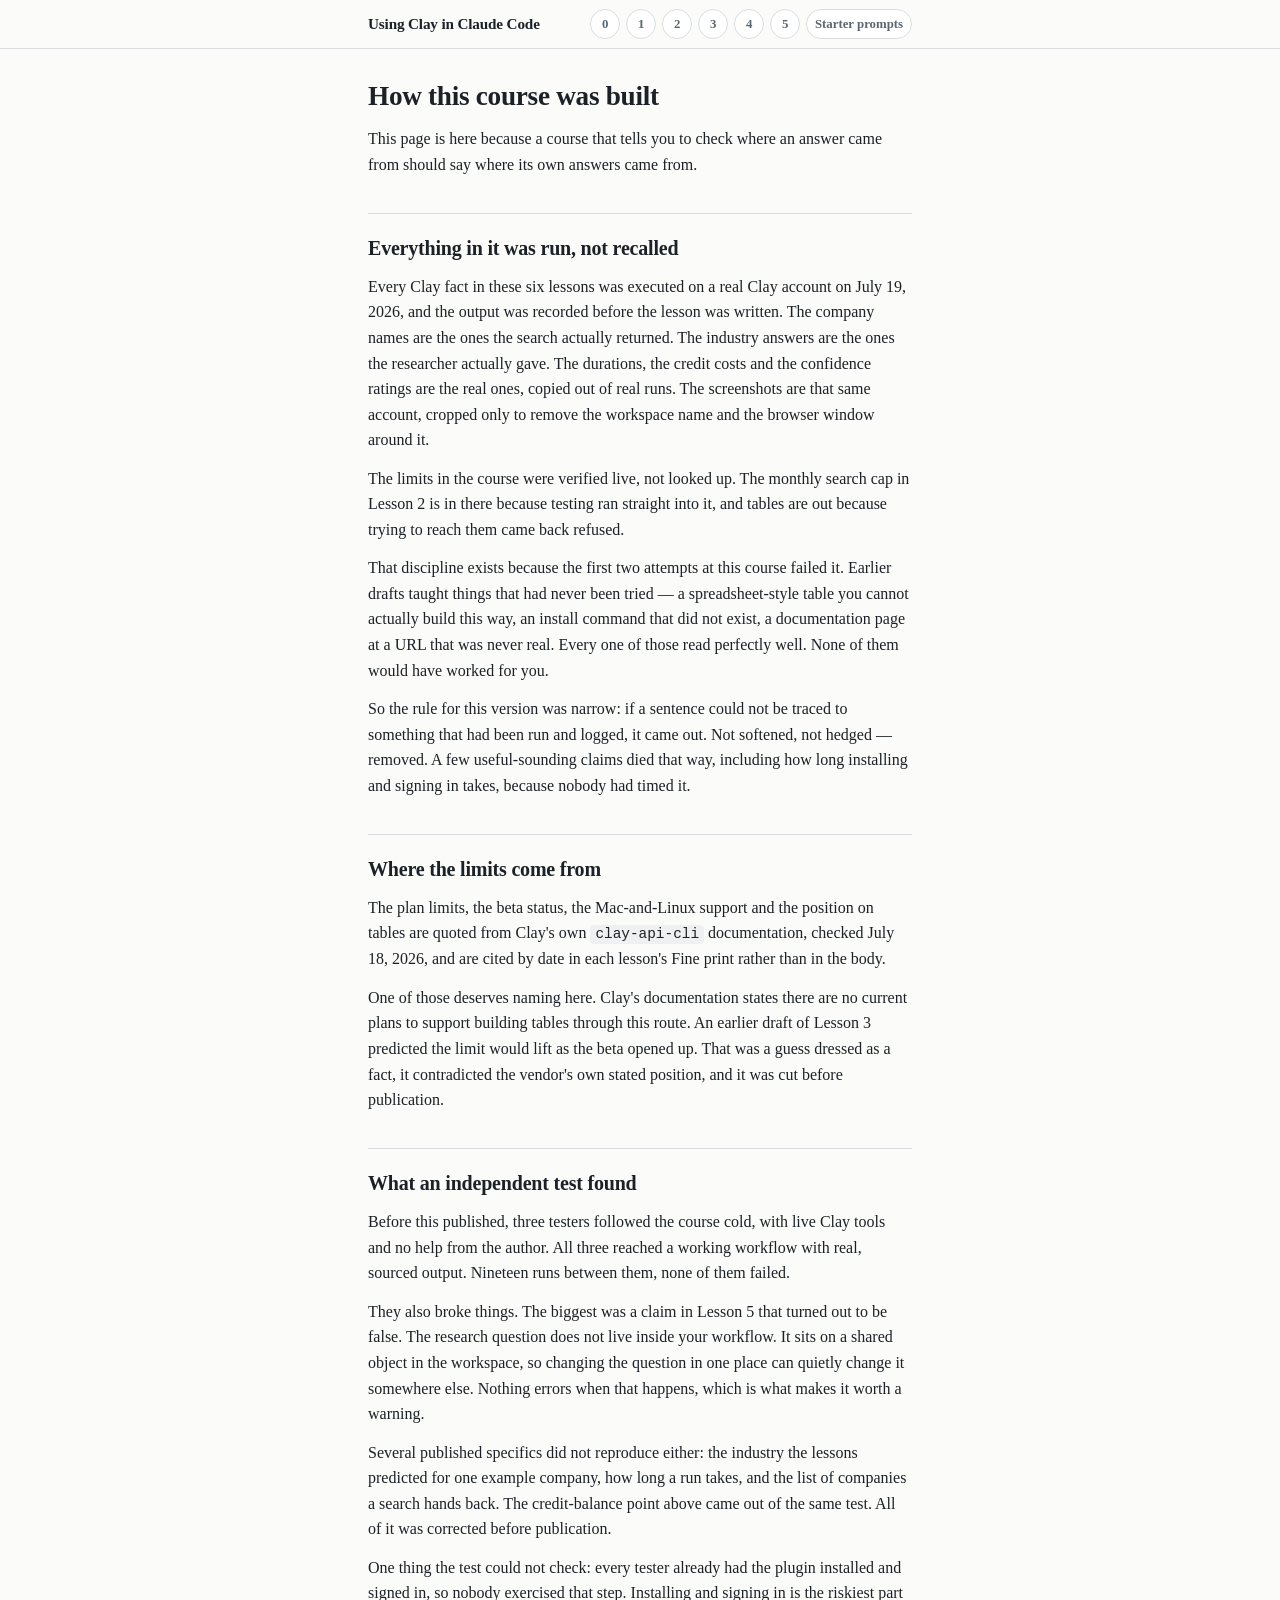
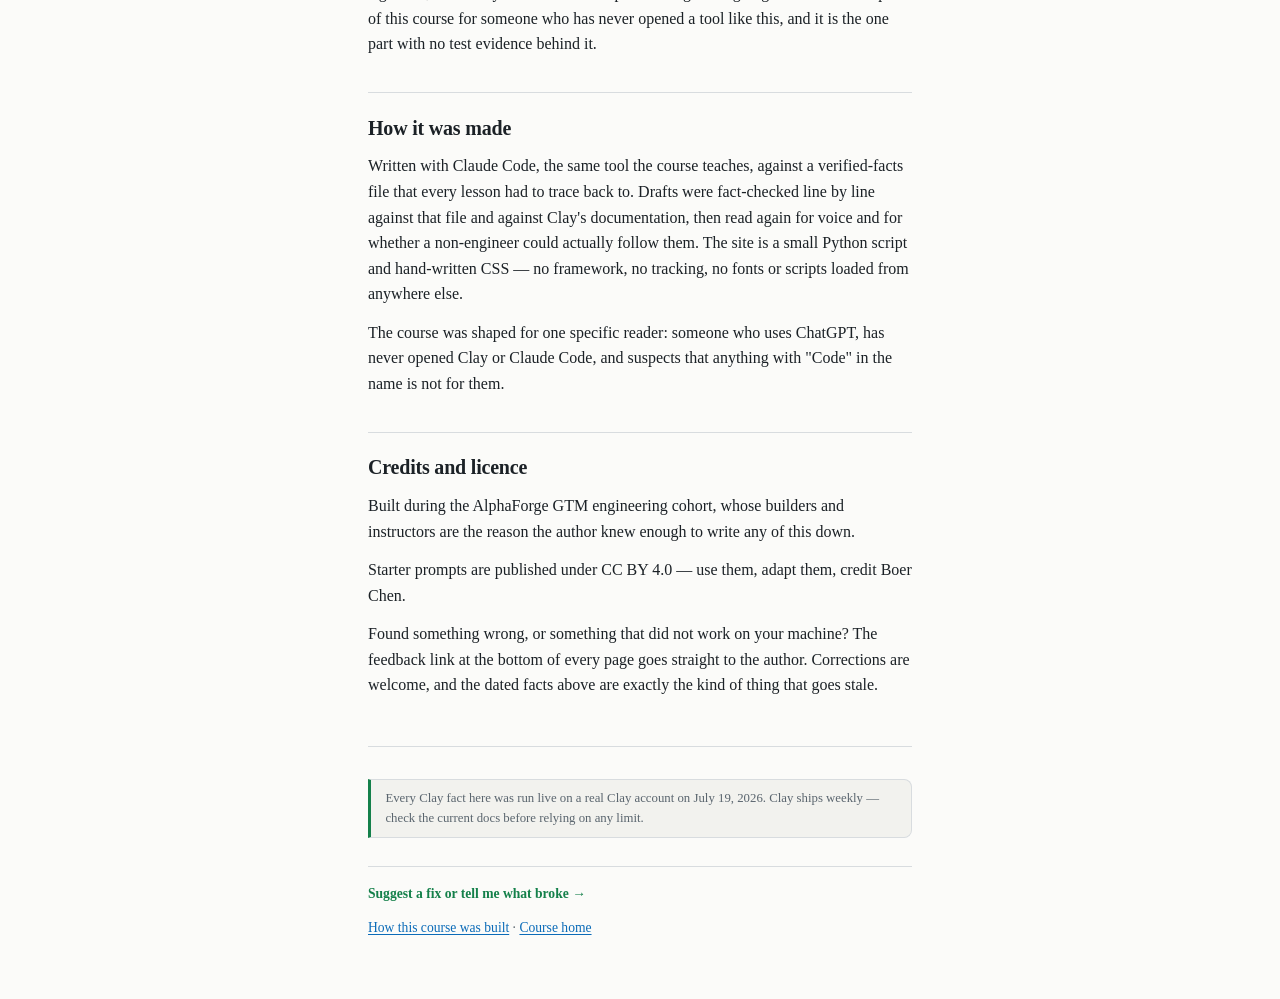
==== docs/colophon.html @ 570a1a78 "Using Clay in Claude Code — a six-lesson course for non-coders Six lessons that take someone who has" ====
<!DOCTYPE html>
<html lang="en">
<head>
<meta charset="utf-8">
<meta name="viewport" content="width=device-width, initial-scale=1">
<title>How this course was built · Using Clay in Claude Code</title>
<link rel="stylesheet" href="style.css">
</head>
<body class="">
<nav class="top-nav"><div class="top-nav-inner"><a class="brand" href="index.html">Using Clay in Claude Code</a><div class="nav-pills" aria-label="Lessons"><a class="nav-pill" data-lesson="0" href="lesson-0.html" title="Lesson 0">0</a><a class="nav-pill" data-lesson="1" href="lesson-1.html" title="Lesson 1">1</a><a class="nav-pill" data-lesson="2" href="lesson-2.html" title="Lesson 2">2</a><a class="nav-pill" data-lesson="3" href="lesson-3.html" title="Lesson 3">3</a><a class="nav-pill" data-lesson="4" href="lesson-4.html" title="Lesson 4">4</a><a class="nav-pill" data-lesson="5" href="lesson-5.html" title="Lesson 5">5</a><a class="nav-pill nav-pill-text" href="gift.html">Starter prompts</a></div></div></nav>
<main class="lesson">
<header class="lesson-header">
<h1>How this course was built</h1>
</header>
<article class="lesson-body">
<p>This page is here because a course that tells you to check where an answer came from should say where its own answers came from.</p>
<h2>Everything in it was run, not recalled</h2>
<p>Every Clay fact in these six lessons was executed on a real Clay account on July 19, 2026, and the output was recorded before the lesson was written. The company names are the ones the search actually returned. The industry answers are the ones the researcher actually gave. The durations, the credit costs and the confidence ratings are the real ones, copied out of real runs. The screenshots are that same account, cropped only to remove the workspace name and the browser window around it.</p>
<p>The limits in the course were verified live, not looked up. The monthly search cap in Lesson 2 is in there because testing ran straight into it, and tables are out because trying to reach them came back refused.</p>
<p>That discipline exists because the first two attempts at this course failed it. Earlier drafts taught things that had never been tried — a spreadsheet-style table you cannot actually build this way, an install command that did not exist, a documentation page at a URL that was never real. Every one of those read perfectly well. None of them would have worked for you.</p>
<p>So the rule for this version was narrow: if a sentence could not be traced to something that had been run and logged, it came out. Not softened, not hedged — removed. A few useful-sounding claims died that way, including how long installing and signing in takes, because nobody had timed it.</p>
<h2>Where the limits come from</h2>
<p>The plan limits, the beta status, the Mac-and-Linux support and the position on tables are quoted from Clay's own <code>clay-api-cli</code> documentation, checked July 18, 2026, and are cited by date in each lesson's Fine print rather than in the body.</p>
<p>One of those deserves naming here. Clay's documentation states there are no current plans to support building tables through this route. An earlier draft of Lesson 3 predicted the limit would lift as the beta opened up. That was a guess dressed as a fact, it contradicted the vendor's own stated position, and it was cut before publication.</p>
<h2>What an independent test found</h2>
<p>Before this published, three testers followed the course cold, with live Clay tools and no help from the author. All three reached a working workflow with real, sourced output. Nineteen runs between them, none of them failed.</p>
<p>They also broke things. The biggest was a claim in Lesson 5 that turned out to be false. The research question does not live inside your workflow. It sits on a shared object in the workspace, so changing the question in one place can quietly change it somewhere else. Nothing errors when that happens, which is what makes it worth a warning.</p>
<p>Several published specifics did not reproduce either: the industry the lessons predicted for one example company, how long a run takes, and the list of companies a search hands back. The credit-balance point above came out of the same test. All of it was corrected before publication.</p>
<p>One thing the test could not check: every tester already had the plugin installed and signed in, so nobody exercised that step. Installing and signing in is the riskiest part of this course for someone who has never opened a tool like this, and it is the one part with no test evidence behind it.</p>
<h2>How it was made</h2>
<p>Written with Claude Code, the same tool the course teaches, against a verified-facts file that every lesson had to trace back to. Drafts were fact-checked line by line against that file and against Clay's documentation, then read again for voice and for whether a non-engineer could actually follow them. The site is a small Python script and hand-written CSS — no framework, no tracking, no fonts or scripts loaded from anywhere else.</p>
<p>The course was shaped for one specific reader: someone who uses ChatGPT, has never opened Clay or Claude Code, and suspects that anything with "Code" in the name is not for them.</p>
<h2>Credits and licence</h2>
<p>Built during the AlphaForge GTM engineering cohort, whose builders and instructors are the reason the author knew enough to write any of this down.</p>
<p>Starter prompts are published under CC BY 4.0 — use them, adapt them, credit Boer Chen.</p>
<p>Found something wrong, or something that did not work on your machine? The feedback link at the bottom of every page goes straight to the author. Corrections are welcome, and the dated facts above are exactly the kind of thing that goes stale.</p>
</article>
<footer class="site-footer">
<p class="banner">Every Clay fact here was run live on a real Clay account on July 19, 2026. Clay ships weekly — check the current docs before relying on any limit.</p>
<div class="feedback">
<a class="feedback-link" href="https://forms.gle/2iZnLKvbZJThkieP9" target="_blank" rel="noopener">Suggest a fix or tell me what broke &rarr;</a>
</div>
<p><a href="colophon.html">How this course was built</a> &middot; <a href="index.html">Course home</a></p>
</footer>
</main>
<script src="quiz.js"></script>
<script src="interactions.js"></script>
</body>
</html>
---- docs/style.css ----
/* Course site — dark-first, stock-terminal accent scheme. No external fonts. */

:root {
  /* Family tokens — matched to boer-lab.github.io (portfolio) 2026-07-19 */
  --bg: #0f1411;            /* portfolio --paper */
  --bg-raise: #161d18;      /* portfolio --card */
  --bg-inset: #152319;      /* portfolio --acc-soft */
  --ink: #e6e9e1;           /* portfolio --ink */
  --ink-dim: #96a097;       /* portfolio --mut */
  --line: #232b24;          /* portfolio --line */
  --accent: #57bb8d;        /* portfolio --acc */
  --accent-dim: #2a5942;
  --bad: #c96060;
  --bad-dim: #4a2727;
  --link: #57bb8d;          /* links carry the family green */
  --amber: #cfa14b;         /* portfolio secondary */
  --code-bg: #161d18;
  --slot-border: #3a473d;
  --serif: Georgia, "Times New Roman", serif;
  --mono: ui-monospace, "SF Mono", Menlo, monospace;
}

@media (prefers-color-scheme: light) {
  :root {
    --bg: #fbfbf9;
    --bg-raise: #ffffff;
    --bg-inset: #f2f2ee;
    --ink: #1b2126;
    --ink-dim: #5a656e;
    --line: #d8dcdf;
    --accent: #14804a;
    --accent-dim: #bfe8d2;
    --bad: #b04343;
    --bad-dim: #f3d8d8;
    --link: #0b6bb8;
    --code-bg: #eef0f2;
    --slot-border: #a9b2ba;
  }
}

* { box-sizing: border-box; }

html { -webkit-text-size-adjust: 100%; }

body {
  margin: 0;
  background: var(--bg);
  color: var(--ink);
  font-family: var(--serif);
  font-variant-numeric: tabular-nums;
  line-height: 1.6;
  font-size: 1rem;
}

main {
  max-width: 72ch;
  margin: 0 auto;
  padding: 1.5rem 1rem 3rem;
}

h1, h2, h3 { line-height: 1.25; letter-spacing: -0.01em; }
h1 { font-size: 1.7rem; margin: 0.4rem 0 0.8rem; }
h2 { font-size: 1.25rem; margin: 2.2rem 0 0.6rem; border-top: 1px solid var(--line); padding-top: 1.4rem; }
h3 { font-size: 1.05rem; margin: 1.6rem 0 0.4rem; }

a { color: var(--link); text-decoration-thickness: 1px; text-underline-offset: 2px; }
a:hover { text-decoration-thickness: 2px; }

p { margin: 0.8rem 0; }

code {
  font-family: var(--mono);
  font-size: 0.9em;
  background: var(--code-bg);
  padding: 0.1em 0.35em;
  border-radius: 4px;
}

pre {
  background: var(--code-bg);
  border: 1px solid var(--line);
  border-radius: 8px;
  padding: 0.9rem 1rem;
  overflow-x: auto;
  line-height: 1.45;
}
pre code { background: none; padding: 0; font-size: 0.85rem; }

blockquote {
  margin: 1rem 0;
  padding: 0.2rem 1rem;
  border-left: 3px solid var(--accent);
  background: var(--bg-inset);
  border-radius: 0 8px 8px 0;
  color: var(--ink);
}

/* Tables (lesson 4's "what to do with each part" grid). The wrapper keeps a wide
   table scrolling inside itself on a phone rather than widening the page. */
.table-wrap { overflow-x: auto; margin: 1.1rem 0; }
table {
  border-collapse: collapse;
  width: 100%;
  min-width: 22rem;
  font-size: 0.95rem;
}
thead th {
  text-align: left;
  font-family: var(--serif);
  font-weight: 700;
  color: var(--ink);
  background: var(--bg-inset);
  border-bottom: 2px solid var(--accent-dim);
  padding: 0.6rem 0.75rem;
}
tbody td {
  padding: 0.6rem 0.75rem;
  border-bottom: 1px solid var(--line);
  vertical-align: top;
  color: var(--ink);
}
tbody tr:last-child td { border-bottom: none; }

/* Real screenshots. Framed like a card so a light UI shot does not float on the
   dark page; the link wrapper lets a reader open the full-size image. */
figure.shot { margin: 1.3rem 0; }
figure.shot img {
  display: block;
  max-width: 100%;
  height: auto;
  border: 1px solid var(--line);
  border-radius: 10px;
  background: var(--bg-raise);
}
figure.shot.shot-inline svg {
  display: block;
  width: 100%;
  height: auto;
  border: 1px solid var(--line);
  border-radius: 10px;
}

figure.shot figcaption {
  margin-top: 0.5rem;
  font-size: 0.85rem;
  color: var(--ink-dim);
  line-height: 1.4;
}

ul, ol { padding-left: 1.4rem; }
li { margin: 0.35rem 0; }

details {
  background: var(--bg-inset);
  border: 1px solid var(--line);
  border-radius: 8px;
  padding: 0.6rem 1rem;
  margin: 1rem 0;
}
summary { cursor: pointer; font-weight: 600; color: var(--accent); }

hr { border: none; border-top: 1px solid var(--line); margin: 2rem 0; }

/* -------------------------------------------------------- embedded media */

img, video { max-width: 100%; height: auto; }

figure { margin: 1.4rem 0; }        /* kill the UA's 40px side margins */
figcaption { font-size: 0.85rem; color: var(--ink-dim); margin-top: 0.5rem; }

.nb-asset { text-align: center; }
.nb-asset video { display: block; width: 100%; }
/* portrait infographic: sane width in the column, click-through opens full size */
.nb-asset img { display: block; width: min(100%, 420px); margin: 0 auto; }
.nb-asset a { display: inline-block; max-width: 100%; }

/* ---------------------------------------------------------------- badges + header */

.crumbs { font-size: 0.85rem; margin: 0 0 0.6rem; }
.lesson-badges { margin: 0 0 0.2rem; }

.badge {
  display: inline-block;
  font-size: 0.75rem;
  font-weight: 600;
  letter-spacing: 0.04em;
  text-transform: uppercase;
  padding: 0.15rem 0.55rem;
  border-radius: 999px;
  border: 1px solid var(--line);
  color: var(--ink-dim);
  background: var(--bg-raise);
}
.badge-num { color: var(--accent); border-color: var(--accent-dim); }

/* ---------------------------------------------------------------- top nav bar */

.top-nav {
  position: sticky;
  top: 0;
  z-index: 50;
  background: var(--bg);
  background: color-mix(in srgb, var(--bg) 90%, transparent);
  backdrop-filter: blur(8px);
  -webkit-backdrop-filter: blur(8px);
  border-bottom: 1px solid var(--line);
}
.top-nav-inner {
  max-width: 72ch;
  margin: 0 auto;
  padding: 0.55rem 1rem;
  display: flex;
  align-items: center;
  justify-content: space-between;
  gap: 0.9rem;
}
.brand {
  font-weight: 700;
  font-size: 0.95rem;
  letter-spacing: -0.01em;
  color: var(--ink);
  text-decoration: none;
  white-space: nowrap;
}
.brand:hover { color: var(--accent); }

.nav-pills {
  display: flex;
  align-items: center;
  gap: 0.35rem;
  flex-wrap: nowrap;
  max-width: 100%;
  overflow-x: auto;               /* mobile: pills scroll, never wrap-break */
  -webkit-overflow-scrolling: touch;
  scrollbar-width: none;
}
.nav-pills::-webkit-scrollbar { display: none; }

.nav-pill {
  flex: 0 0 auto;
  display: inline-flex;
  align-items: center;
  justify-content: center;
  min-width: 1.9rem;
  height: 1.9rem;
  padding: 0 0.5rem;
  border: 1px solid var(--line);
  border-radius: 999px;
  background: var(--bg-raise);
  color: var(--ink-dim);
  font-size: 0.8rem;
  font-weight: 600;
  text-decoration: none;
}
.nav-pill:hover { border-color: var(--accent); color: var(--ink); }
.nav-pill.pill-done { color: var(--accent); border-color: var(--accent-dim); }
.nav-pill.pill-done::after { content: "\2713"; font-size: 0.65em; margin-left: 0.3em; }
.nav-pill.pill-current { background: var(--accent); border-color: var(--accent); color: var(--bg); }
.nav-pill.pill-current.pill-done { color: var(--bg); }

@media (max-width: 560px) {
  .top-nav-inner { flex-wrap: wrap; gap: 0.3rem 0.9rem; padding: 0.5rem 0.8rem; }
  .brand { font-size: 0.9rem; }
}

/* ---------------------------------------------------------------- lesson nav (bottom) */

.lesson-nav {
  display: flex;
  justify-content: space-between;
  gap: 1rem;
  margin: 2.2rem 0 1rem;
  font-size: 0.9rem;
}
.lesson-nav a {
  display: inline-block;
  padding: 0.55rem 1.1rem;
  border: 1px solid var(--line);
  border-radius: 8px;
  background: var(--bg-raise);
  color: var(--ink);
  font-weight: 600;
  text-decoration: none;
}
.lesson-nav a:hover { border-color: var(--accent); }
.lesson-nav .nav-next {
  background: var(--accent);
  border-color: var(--accent);
  color: var(--bg);
}
.lesson-nav .nav-next:hover { filter: brightness(1.12); }

/* ---------------------------------------------------------------- placeholder slots */

.slot { margin: 1.4rem 0; }

.slot-screenshot .slot-frame {
  border: 2px dashed var(--slot-border);
  border-radius: 10px;
  padding: 2.2rem 1rem;
  text-align: center;
  color: var(--ink-dim);
  font-size: 0.85rem;
  letter-spacing: 0.06em;
  text-transform: uppercase;
  background: var(--bg-inset);
}
.slot-screenshot figcaption {
  font-size: 0.85rem;
  color: var(--ink-dim);
  margin-top: 0.5rem;
  font-style: italic;
}
figure.slot { margin-left: 0; margin-right: 0; }

.slot-pending {
  border: 1px dashed var(--slot-border);
  border-radius: 8px;
  padding: 0.5rem 0.9rem;
  color: var(--ink-dim);
  font-size: 0.8rem;
  background: var(--bg-inset);
}

/* ---------------------------------------------------------------- quiz */

.quiz-section { margin-top: 2.5rem; }

.quiz-item {
  background: var(--bg-raise);
  border: 1px solid var(--line);
  border-radius: 10px;
  padding: 1rem 1.1rem;
  margin: 1.1rem 0;
}
.quiz-item.was-correct { border-color: var(--accent); }
.quiz-item.was-incorrect { border-color: var(--bad); }

.quiz-q { margin: 0 0 0.8rem; font-size: 1rem; }

.quiz-option { margin: 0.5rem 0; }

.quiz-choice {
  display: block;
  width: 100%;
  text-align: left;
  font: inherit;
  font-size: 0.95rem;
  color: var(--ink);
  background: var(--bg-inset);
  border: 1px solid var(--line);
  border-radius: 8px;
  padding: 0.55rem 0.8rem;
  cursor: pointer;
}
.quiz-choice:hover:not(:disabled) { border-color: var(--accent); }
.quiz-choice:disabled { cursor: default; opacity: 0.9; }

.opt-correct > .quiz-choice { border-color: var(--accent); background: var(--accent-dim); }
.opt-incorrect.opt-chosen > .quiz-choice { border-color: var(--bad); background: var(--bad-dim); }

.quiz-why {
  font-size: 0.85rem;
  color: var(--ink-dim);
  margin: 0.3rem 0 0.2rem;
  padding-left: 0.8rem;
  border-left: 2px solid var(--line);
}
.opt-correct .quiz-why { border-left-color: var(--accent); }
.opt-incorrect.opt-chosen .quiz-why { border-left-color: var(--bad); }

.quiz-verdict { font-weight: 700; margin: 0.6rem 0 0.2rem; }
.quiz-verdict.ok { color: var(--accent); }
.quiz-verdict.bad { color: var(--bad); }

.quiz-prior { font-size: 0.85rem; color: var(--ink-dim); }

.quiz-score {
  border: 1px solid var(--accent);
  border-radius: 10px;
  padding: 0.8rem 1rem;
  background: var(--bg-raise);
}
.quiz-score-line { font-weight: 700; margin: 0; color: var(--accent); }
.quiz-score-note { margin: 0.3rem 0 0; font-size: 0.9rem; color: var(--ink-dim); }

/* ---------------------------------------------------------------- landing page */

.landing-header h1 { font-size: 1.9rem; }
.byline { color: var(--ink-dim); font-size: 0.95rem; margin-top: -0.3rem; }
.total-time { color: var(--ink-dim); font-size: 0.9rem; }

.banner {
  font-size: 0.8rem;
  color: var(--ink-dim);
  border: 1px solid var(--line);
  border-left: 3px solid var(--accent);
  border-radius: 0 8px 8px 0;
  padding: 0.5rem 0.9rem;
  background: var(--bg-inset);
}

.course-progress {
  display: flex;
  align-items: center;
  gap: 0.8rem;
  margin: 1rem 0;
  font-size: 0.85rem;
  color: var(--ink-dim);
}
.course-progress-track {
  flex: 1;
  height: 6px;
  background: var(--bg-inset);
  border: 1px solid var(--line);
  border-radius: 999px;
  overflow: hidden;
}
.course-progress-fill {
  display: block;
  height: 100%;
  width: 0;
  background: var(--accent);
  border-radius: 999px;
  transition: width 0.3s ease;
}

.lesson-list { list-style: none; padding: 0; margin: 1.5rem 0; }

.lesson-card { margin: 0.6rem 0; }
.lesson-card a {
  display: flex;
  align-items: center;
  gap: 0.8rem;
  flex-wrap: wrap;
  text-decoration: none;
  color: var(--ink);
  background: var(--bg-raise);
  border: 1px solid var(--line);
  border-radius: 10px;
  padding: 0.8rem 1rem;
}
.lesson-card a:hover { border-color: var(--accent); }
.card-title { flex: 1 1 12rem; font-weight: 600; }

.progress-chip {
  font-size: 0.8rem;
  min-width: 2.6rem;
  text-align: center;
  color: var(--ink-dim);
}
.progress-chip.chip-done,
.progress-chip.chip-perfect {
  border: 1px solid var(--line);
  border-radius: 999px;
  padding: 0.1rem 0.5rem;
}
.progress-chip.chip-perfect { color: var(--accent); border-color: var(--accent-dim); }

.landing-extras { margin: 2rem 0; }
.sop-link { font-weight: 700; }

.download { font-size: 0.9rem; }

/* ---------------------------------------------------------------- footer */

.site-footer {
  margin-top: 3rem;
  border-top: 1px solid var(--line);
  padding-top: 1.2rem;
  font-size: 0.85rem;
  color: var(--ink-dim);
}

/* ---------------------------------------------------------------- small screens */

@media (max-width: 420px) {
  main { padding: 1rem 0.8rem 2.5rem; }
  h1 { font-size: 1.35rem; }
  .landing-header h1 { font-size: 1.45rem; }
  pre { padding: 0.7rem 0.8rem; }
  .lesson-card a { padding: 0.7rem 0.8rem; }
}

/* ---------------------------------------------------------------- print */

@media print {
  :root {
    --bg: #ffffff;
    --bg-raise: #ffffff;
    --bg-inset: #f5f5f5;
    --ink: #000000;
    --ink-dim: #444444;
    --line: #bbbbbb;
    --accent: #14663d;
    --bad: #8c2f2f;
    --link: #000000;
    --code-bg: #f5f5f5;
  }
  body { font-size: 11pt; }
  .lesson-nav, .crumbs, .course-progress { display: none; }
  a { text-decoration: none; color: inherit; }
  pre, blockquote, .quiz-item, .slot { break-inside: avoid; }
  .quiz-why { display: block !important; }
  .quiz-choice { border: 1px solid #999; }
}

/* ---------------------------------------------------------------- landing subtitle */

.subtitle {
  font-size: 1.05rem;
  font-weight: 600;
  color: var(--ink-dim);
  margin: -0.2rem 0 0.6rem;
}

/* ---------------------------------------------------------------- forms (FormSubmit) */

.fs-form label {
  display: block;
  font-size: 0.85rem;
  color: var(--ink-dim);
  margin: 0.6rem 0;
}
.fs-form input[type="text"],
.fs-form input[type="email"],
.fs-form textarea {
  display: block;
  width: 100%;
  margin-top: 0.25rem;
  font: inherit;
  font-size: 0.95rem;
  color: var(--ink);
  background: var(--bg-inset);
  border: 1px solid var(--line);
  border-radius: 8px;
  padding: 0.45rem 0.7rem;
}
.fs-form input:focus,
.fs-form textarea:focus { outline: none; border-color: var(--accent); }
.fs-form .fs-honey {          /* honeypot: visually gone, present for bots */
  position: absolute !important;
  left: -9999px !important;
  width: 1px; height: 1px;
  opacity: 0;
}
.fs-actions { margin: 0.8rem 0 0.2rem; }
.fs-form button,
.gates-actions button {
  font: inherit;
  font-size: 0.9rem;
  font-weight: 600;
  cursor: pointer;
  padding: 0.5rem 1.1rem;
  border: 1px solid var(--line);
  border-radius: 8px;
  background: var(--bg-raise);
  color: var(--ink);
}
.fs-form button:hover,
.gates-actions button:hover { border-color: var(--accent); }
.btn-accent,
.fs-form button.btn-accent {
  background: var(--accent);
  border-color: var(--accent);
  color: var(--bg);
}
.fs-thanks { color: var(--accent); font-weight: 600; }

.sop-gate {
  border: 1px solid var(--line);
  border-radius: 10px;
  background: var(--bg-raise);
  padding: 0.9rem 1.1rem;
  margin: 1rem 0;
}
.gate-lead { margin-top: 0; font-size: 0.9rem; }
.gate-skip { font-size: 0.8rem; margin-bottom: 0; }
.gate-skip a { color: var(--ink-dim); }
#sop-download.gated { display: none; }
.license-line { color: var(--ink-dim); }

.feedback { margin: 1rem 0; }
.feedback summary { font-weight: 600; font-size: 0.85rem; color: var(--ink-dim); }
.feedback[open] summary { color: var(--accent); }

/* ---------------------------------------------------------------- interactive widgets */

.interactive-root { margin: 1.4rem 0; }

/* --- Lesson 2: spot the lie --- */

.spotlie-item {
  background: var(--bg-raise);
  border: 1px solid var(--line);
  border-radius: 10px;
  padding: 0.9rem 1rem;
  margin: 1rem 0;
}
.spotlie-item.was-correct { border-color: var(--accent); }
.spotlie-item.was-incorrect { border-color: var(--bad); }
.spotlie-excerpt {
  display: block;
  width: 100%;
  text-align: left;
  font: inherit;
  font-size: 0.95rem;
  font-style: italic;
  line-height: 1.55;
  cursor: pointer;
  color: var(--ink);
  background: var(--code-bg);
  border: 1px solid var(--line);
  border-radius: 8px;
  padding: 0.6rem 0.8rem;
}
.spotlie-excerpt:hover:not(:disabled) { border-color: var(--accent); }
.spotlie-excerpt:disabled { cursor: default; }
.spotlie-verdict {
  margin: 0.5rem 0 0;
  font-size: 0.78rem;
  font-weight: 700;
  letter-spacing: 0.05em;
  text-transform: uppercase;
  color: var(--ink-dim);
}
.spotlie-verdict .v-grounded { color: var(--accent); }
.spotlie-verdict .v-asserted { color: var(--bad); }
.spotlie-why {
  font-size: 0.85rem;
  color: var(--ink-dim);
  margin: 0.5rem 0 0;
  padding-left: 0.8rem;
  border-left: 2px solid var(--line);
}
.spotlie-item.was-correct .spotlie-why { border-left-color: var(--accent); }
.spotlie-item.was-incorrect .spotlie-why { border-left-color: var(--bad); }
.spotlie-actions { margin: 1rem 0 0.2rem; }

/* --- Lesson 4: place the gates --- */

.gates-legend {
  display: flex;
  flex-wrap: wrap;
  gap: 0.4rem;
  margin: 0.8rem 0;
}
.gate-chip {
  font: inherit;
  font-size: 0.85rem;
  font-weight: 600;
  cursor: pointer;
  border: 1px solid var(--line);
  border-radius: 999px;
  padding: 0.3rem 0.8rem;
  background: var(--bg-raise);
  color: var(--ink);
}
.gate-chip:hover { border-color: var(--accent); }
.gate-chip.selected { background: var(--accent); border-color: var(--accent); color: var(--bg); }
.gate-chip.placed:not(.selected) { opacity: 0.55; }
.gates-hint { font-size: 0.85rem; color: var(--ink-dim); margin: 0.4rem 0; }

.gates-pipe { margin: 1rem 0; }
.pipe-stage {
  display: flex;
  align-items: center;
  justify-content: space-between;
  gap: 0.8rem;
  border: 1px solid var(--line);
  border-radius: 10px;
  background: var(--bg-raise);
  padding: 0.55rem 0.9rem;
  font-weight: 600;
}
.pipe-between {
  display: flex;
  align-items: center;
  gap: 0.6rem;
  padding: 0.2rem 0 0.2rem 1.3rem;
  color: var(--ink-dim);
}
.pipe-arrow { font-size: 0.85rem; }
.gate-slot {
  font: inherit;
  font-size: 0.75rem;
  cursor: pointer;
  color: var(--ink-dim);
  border: 1px dashed var(--slot-border);
  border-radius: 999px;
  padding: 0.2rem 0.7rem;
  background: var(--bg-inset);
  min-width: 5.2rem;
}
.gate-slot:hover { border-color: var(--accent); color: var(--ink); }
.gate-slot.filled {
  border-style: solid;
  border-color: var(--accent);
  color: var(--accent);
  font-weight: 600;
}
.gate-slot.slot-ok { border-style: solid; border-color: var(--accent); background: var(--accent-dim); color: var(--ink); }
.gate-slot.slot-bad { border-style: solid; border-color: var(--bad); background: var(--bad-dim); color: var(--ink); }
.gates-actions { display: flex; gap: 0.6rem; margin: 0.9rem 0; }
.gates-result { margin: 0.8rem 0; }
.gates-result .g-verdict { font-weight: 700; }
.gates-result .g-ok { color: var(--accent); }
.gates-result .g-bad { color: var(--bad); }
.gates-explain {
  font-size: 0.88rem;
  color: var(--ink-dim);
  margin: 0.5rem 0;
  padding-left: 0.8rem;
  border-left: 2px solid var(--line);
}
.gates-explain.g-right { border-left-color: var(--accent); }
.gates-explain.g-wrong { border-left-color: var(--bad); }

/* --- flashcards --- */

.fc-intro { color: var(--ink-dim); font-size: 0.9rem; }
#fc-root { margin: 1.4rem 0; perspective: 1200px; }
.fc-card {
  display: grid;                 /* both faces share the cell → natural height */
  width: 100%;
  min-height: 220px;
  cursor: pointer;
  border: 0;
  background: none;
  padding: 0;
  font: inherit;
  text-align: left;
  color: inherit;
  transform-style: preserve-3d;
  transition: transform 0.45s;
}
.fc-card.flipped { transform: rotateY(180deg); }
.fc-face {
  grid-area: 1 / 1;
  display: flex;
  flex-direction: column;
  justify-content: center;
  backface-visibility: hidden;
  -webkit-backface-visibility: hidden;
  border: 1px solid var(--line);
  border-radius: 12px;
  background: var(--bg-raise);
  padding: 1.4rem 1.5rem;
  font-size: 1.05rem;
  line-height: 1.5;
}
.fc-back { transform: rotateY(180deg); border-color: var(--accent-dim); }
.fc-tag {
  font-size: 0.7rem;
  font-weight: 700;
  letter-spacing: 0.08em;
  text-transform: uppercase;
  color: var(--ink-dim);
  margin-bottom: 0.6rem;
}
.fc-back .fc-tag { color: var(--accent); }
.fc-controls {
  display: flex;
  align-items: center;
  justify-content: space-between;
  gap: 0.6rem;
  margin: 0.9rem 0 0.3rem;
}
.fc-controls button {
  font: inherit;
  font-size: 0.9rem;
  font-weight: 600;
  cursor: pointer;
  padding: 0.45rem 0.95rem;
  border: 1px solid var(--line);
  border-radius: 8px;
  background: var(--bg-raise);
  color: var(--ink);
}
.fc-controls button:hover { border-color: var(--accent); }
.fc-progress { font-size: 0.85rem; color: var(--ink-dim); white-space: nowrap; }
.fc-hint { font-size: 0.8rem; color: var(--ink-dim); text-align: center; margin: 0.3rem 0 0; }
.fc-listtoggle { margin: 1.2rem 0; font-size: 0.85rem; }
.fc-listtoggle button {
  font: inherit;
  font-size: 0.85rem;
  cursor: pointer;
  border: none;
  background: none;
  color: var(--link);
  text-decoration: underline;
  padding: 0;
}
#fc-list.fc-hidden { display: none; }
.fc-list-hint { color: var(--ink-dim); font-size: 0.9rem; }

@media (max-width: 420px) {
  .fc-face { padding: 1rem 1.1rem; font-size: 0.98rem; }
  .fc-controls { flex-wrap: wrap; }
}

/* ---------------------------------------------------------------- print (additions) */

@media print {
  .top-nav, .feedback, .fc-controls, .fc-hint, .fc-listtoggle,
  .sop-gate, .spotlie-actions, .gates-actions, .gates-legend { display: none; }
  .spotlie-why, .gates-explain { display: block !important; }
  #fc-list.fc-hidden { display: block; }
  #sop-download.gated { display: block; }
}

/* feedback popup (lessons 2 & 4, once each) */
.fb-popup{position:fixed;right:16px;bottom:16px;z-index:60;max-width:320px;background:var(--surface,#16181d);border:1px solid var(--accent,#37c26a);border-radius:10px;padding:14px 16px;box-shadow:0 8px 28px rgba(0,0,0,.5)}
.fb-popup p{margin:0 0 10px}
.fb-popup-actions{display:flex;gap:10px;margin:0}
.fb-popup-actions button{cursor:pointer}
.fb-popup #fbpop-close{background:none;border:1px solid var(--muted,#444);color:inherit;border-radius:7px;padding:6px 12px}
@media (max-width:480px){.fb-popup{left:12px;right:12px;max-width:none}}
.feedback-final{border:1px solid var(--accent,#37c26a);border-radius:10px;padding:10px}
.feedback-final>summary{font-weight:700}

/* course hook — the welcome line above the author's opener (family accent) */
.course-hook{font-size:1.15rem;line-height:1.5;color:var(--accent);border-left:3px solid var(--accent);padding:10px 14px;background:var(--bg-inset);border-radius:0 8px 8px 0;margin:0 0 20px}

/* feedback link (footer of every page; prominent on lesson 5) */
.feedback{margin:28px 0 0;padding-top:16px;border-top:1px solid var(--line)}
.feedback-link{display:inline-block;color:var(--accent);font-weight:600;text-decoration:none}
.feedback-link:hover{text-decoration:underline}
.feedback-final{background:var(--bg-inset);border:1px solid var(--accent);border-radius:8px;padding:14px 16px;text-align:center}
.feedback-final .feedback-link{font-size:1.05rem}
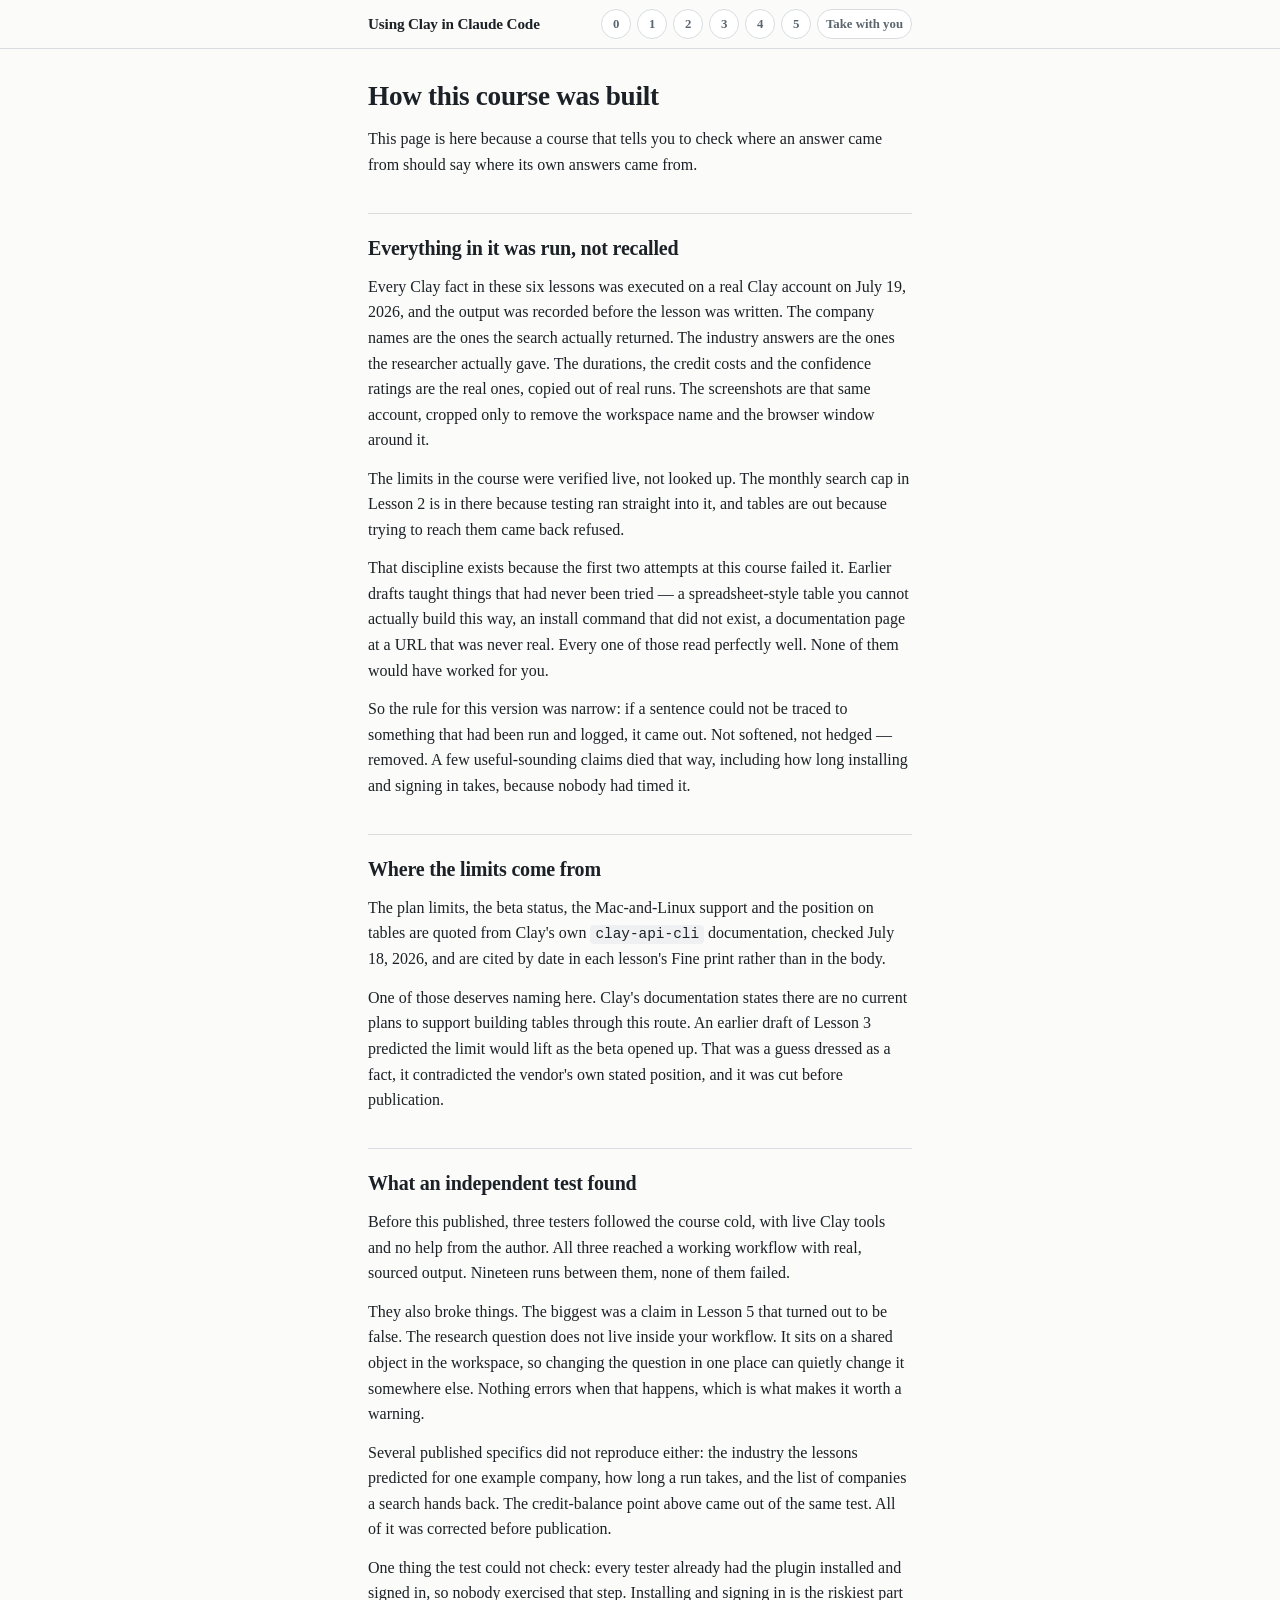
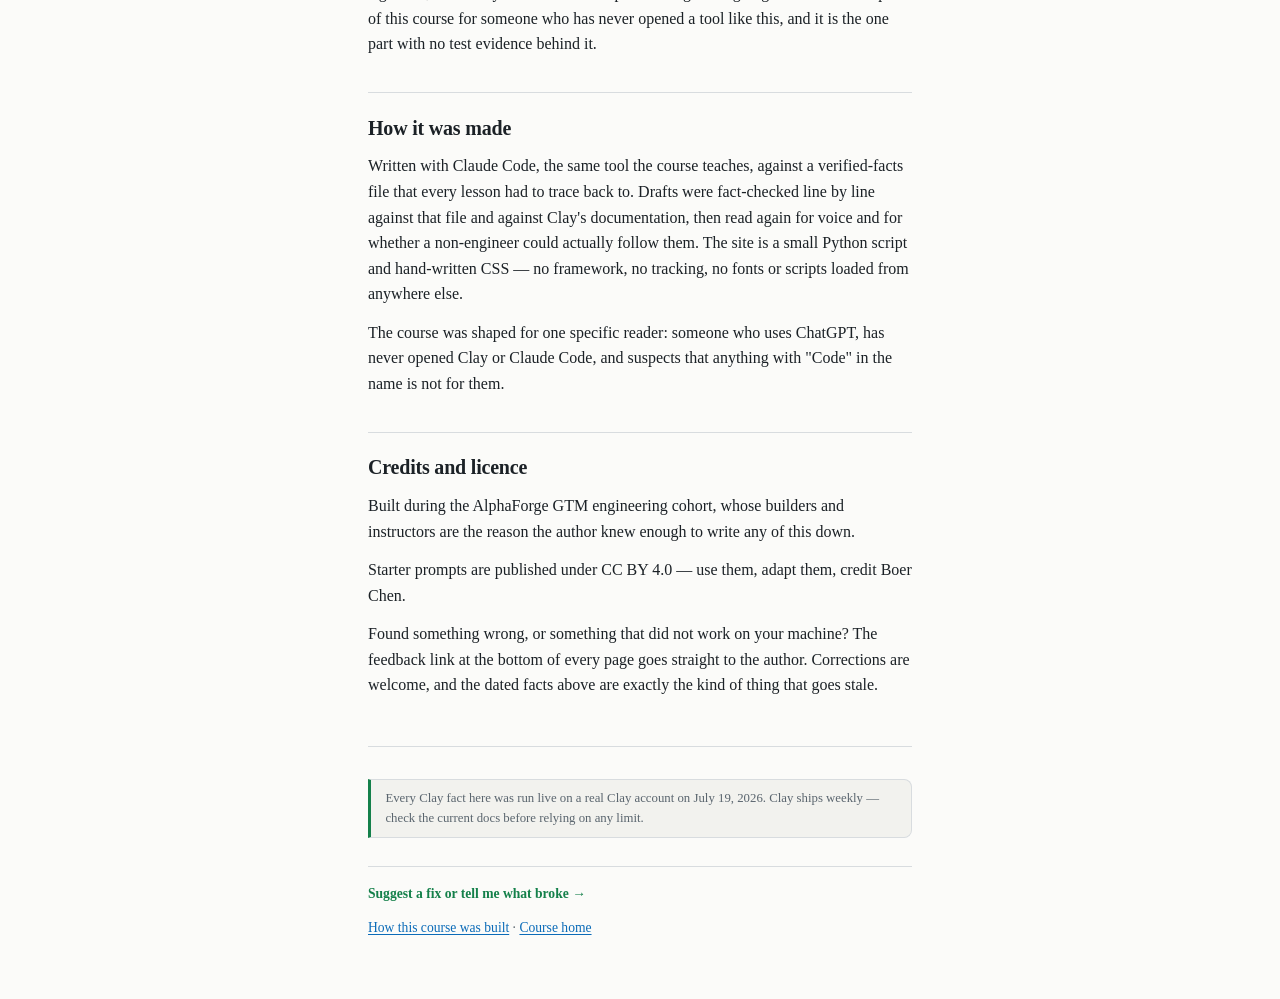
==== commit c8901a1c: "Add a cheatsheet written for the reader's agent, and stop duplicating the gift The gift page used to" ====
--- a/docs/colophon.html
+++ b/docs/colophon.html
@@ -7,7 +7,7 @@
 <link rel="stylesheet" href="style.css">
 </head>
 <body class="">
-<nav class="top-nav"><div class="top-nav-inner"><a class="brand" href="index.html">Using Clay in Claude Code</a><div class="nav-pills" aria-label="Lessons"><a class="nav-pill" data-lesson="0" href="lesson-0.html" title="Lesson 0">0</a><a class="nav-pill" data-lesson="1" href="lesson-1.html" title="Lesson 1">1</a><a class="nav-pill" data-lesson="2" href="lesson-2.html" title="Lesson 2">2</a><a class="nav-pill" data-lesson="3" href="lesson-3.html" title="Lesson 3">3</a><a class="nav-pill" data-lesson="4" href="lesson-4.html" title="Lesson 4">4</a><a class="nav-pill" data-lesson="5" href="lesson-5.html" title="Lesson 5">5</a><a class="nav-pill nav-pill-text" href="gift.html">Starter prompts</a></div></div></nav>
+<nav class="top-nav"><div class="top-nav-inner"><a class="brand" href="index.html">Using Clay in Claude Code</a><div class="nav-pills" aria-label="Lessons"><a class="nav-pill" data-lesson="0" href="lesson-0.html" title="Lesson 0">0</a><a class="nav-pill" data-lesson="1" href="lesson-1.html" title="Lesson 1">1</a><a class="nav-pill" data-lesson="2" href="lesson-2.html" title="Lesson 2">2</a><a class="nav-pill" data-lesson="3" href="lesson-3.html" title="Lesson 3">3</a><a class="nav-pill" data-lesson="4" href="lesson-4.html" title="Lesson 4">4</a><a class="nav-pill" data-lesson="5" href="lesson-5.html" title="Lesson 5">5</a><a class="nav-pill nav-pill-text" href="gift.html">Take with you</a></div></div></nav>
 <main class="lesson">
 <header class="lesson-header">
 <h1>How this course was built</h1>
@@ -38,7 +38,7 @@
 <footer class="site-footer">
 <p class="banner">Every Clay fact here was run live on a real Clay account on July 19, 2026. Clay ships weekly — check the current docs before relying on any limit.</p>
 <div class="feedback">
-<a class="feedback-link" href="https://forms.gle/2iZnLKvbZJThkieP9" target="_blank" rel="noopener">Suggest a fix or tell me what broke &rarr;</a>
+<a class="feedback-link" href="https://forms.gle/tWV7KC5qhFK3eYji7" target="_blank" rel="noopener">Suggest a fix or tell me what broke &rarr;</a>
 </div>
 <p><a href="colophon.html">How this course was built</a> &middot; <a href="index.html">Course home</a></p>
 </footer>
--- a/docs/style.css
+++ b/docs/style.css
@@ -93,6 +93,36 @@
   background: var(--bg-inset);
   border-radius: 0 8px 8px 0;
   color: var(--ink);
+}
+
+/* Gift page: two downloads sitting side by side under the title. */
+.gift-download {
+  display: inline-block;
+  margin: 0 0.6rem 0.5rem 0;
+  padding: 0.45rem 0.9rem;
+  border: 1px solid var(--accent-dim);
+  border-radius: 8px;
+  background: var(--bg-inset);
+  color: var(--accent);
+  text-decoration: none;
+  font-size: 0.95rem;
+}
+.gift-download:hover { border-color: var(--accent); background: var(--bg-raise); }
+
+/* The end-of-course survey, lesson 5 only. Sits under the report-a-problem link
+   and is deliberately quieter than it: one is a bug report, one is a favour. */
+.feedback-survey { margin-top: 0.4rem; }
+.survey-link {
+  font-size: 0.92rem;
+  color: var(--ink-dim);
+  text-decoration: none;
+  border-bottom: 1px solid var(--line);
+}
+.survey-link:hover { color: var(--accent); border-bottom-color: var(--accent); }
+.feedback-survey.feedback-final .survey-link {
+  color: var(--accent);
+  font-size: 1rem;
+  border-bottom-color: var(--accent);
 }
 
 /* Tables (lesson 4's "what to do with each part" grid). The wrapper keeps a wide
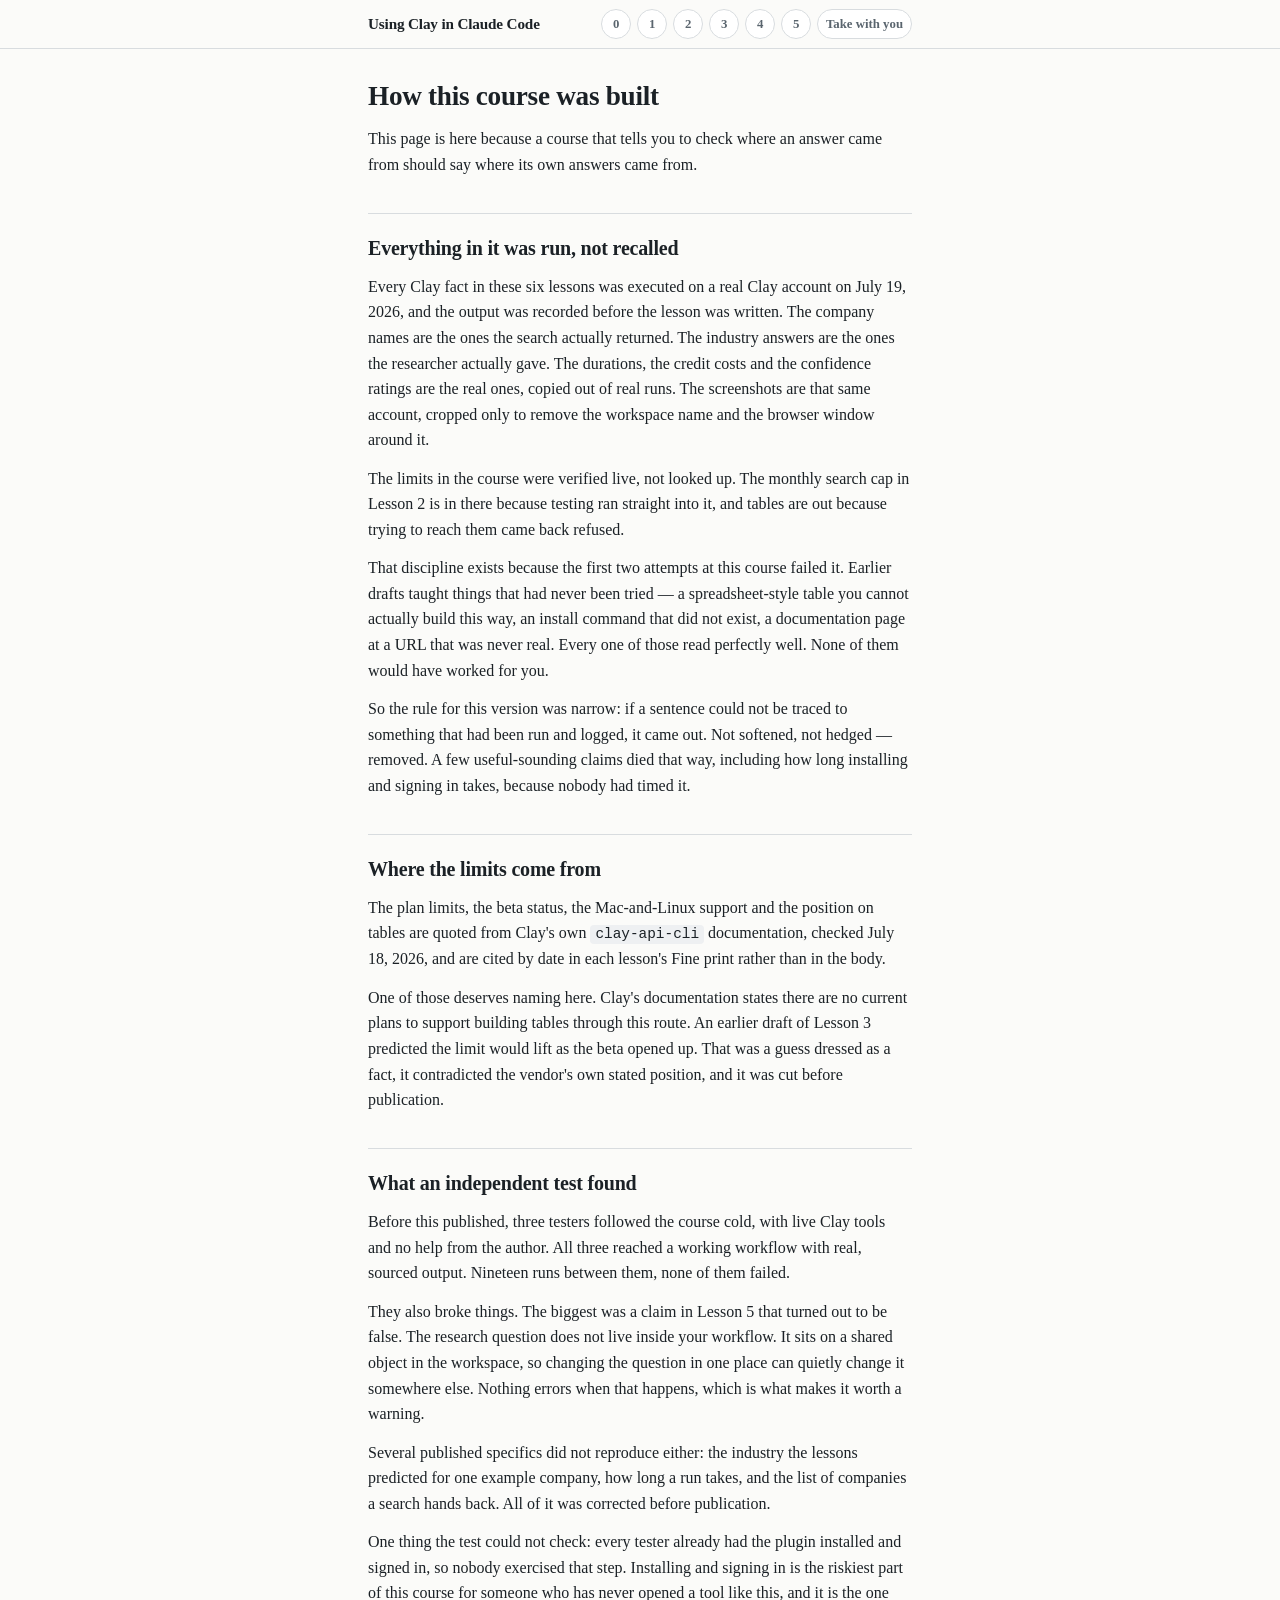
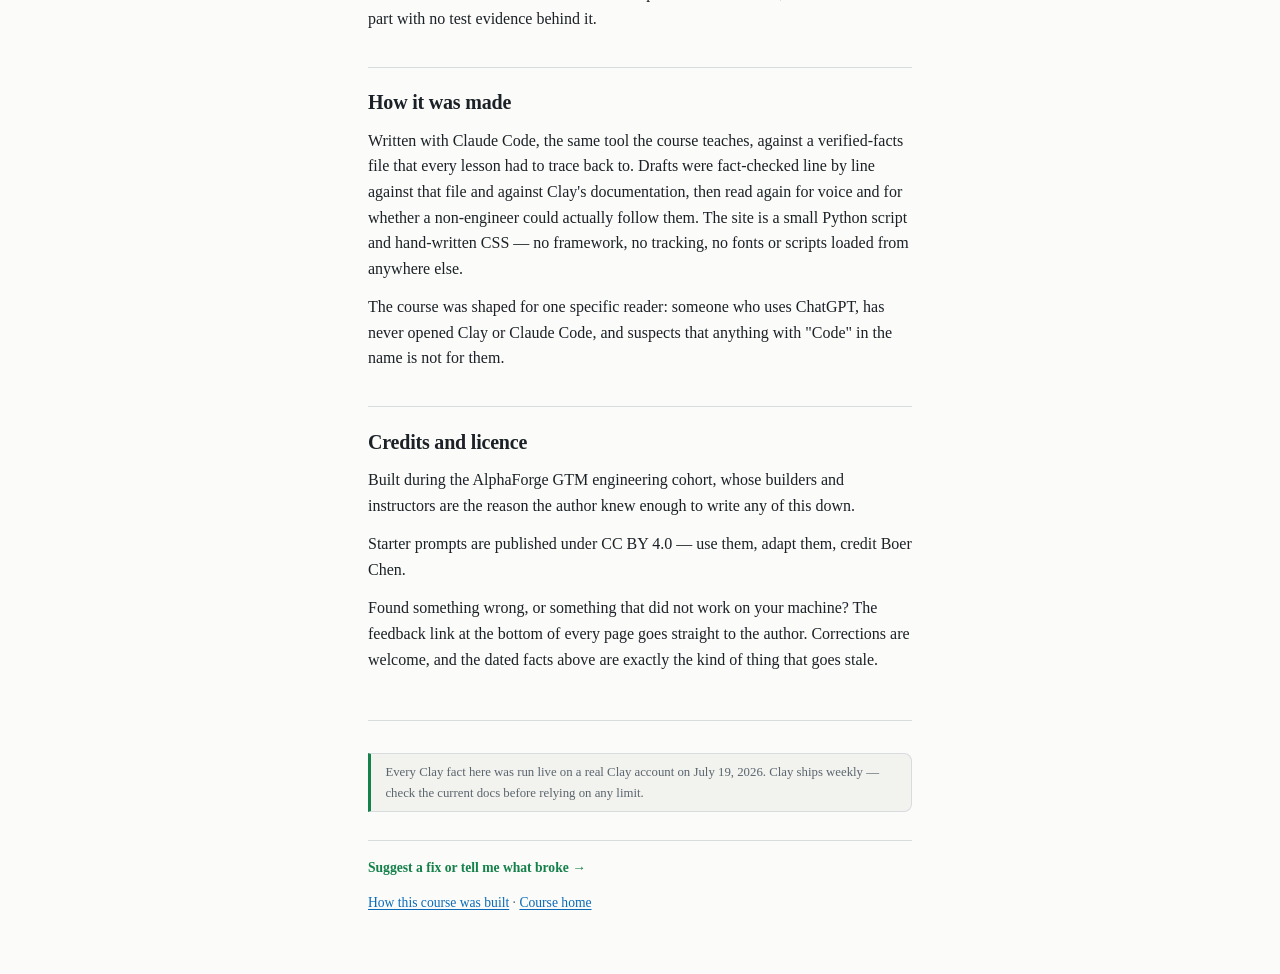
==== commit 9a3d0ee6: "Fix what five cold readers were stranded by Five non-technical readers went through the published si" ====
--- a/docs/colophon.html
+++ b/docs/colophon.html
@@ -25,7 +25,7 @@
 <h2>What an independent test found</h2>
 <p>Before this published, three testers followed the course cold, with live Clay tools and no help from the author. All three reached a working workflow with real, sourced output. Nineteen runs between them, none of them failed.</p>
 <p>They also broke things. The biggest was a claim in Lesson 5 that turned out to be false. The research question does not live inside your workflow. It sits on a shared object in the workspace, so changing the question in one place can quietly change it somewhere else. Nothing errors when that happens, which is what makes it worth a warning.</p>
-<p>Several published specifics did not reproduce either: the industry the lessons predicted for one example company, how long a run takes, and the list of companies a search hands back. The credit-balance point above came out of the same test. All of it was corrected before publication.</p>
+<p>Several published specifics did not reproduce either: the industry the lessons predicted for one example company, how long a run takes, and the list of companies a search hands back. All of it was corrected before publication.</p>
 <p>One thing the test could not check: every tester already had the plugin installed and signed in, so nobody exercised that step. Installing and signing in is the riskiest part of this course for someone who has never opened a tool like this, and it is the one part with no test evidence behind it.</p>
 <h2>How it was made</h2>
 <p>Written with Claude Code, the same tool the course teaches, against a verified-facts file that every lesson had to trace back to. Drafts were fact-checked line by line against that file and against Clay's documentation, then read again for voice and for whether a non-engineer could actually follow them. The site is a small Python script and hand-written CSS — no framework, no tracking, no fonts or scripts loaded from anywhere else.</p>
--- a/docs/style.css
+++ b/docs/style.css
@@ -858,3 +858,24 @@
 .feedback-link:hover{text-decoration:underline}
 .feedback-final{background:var(--bg-inset);border:1px solid var(--accent);border-radius:8px;padding:14px 16px;text-align:center}
 .feedback-final .feedback-link{font-size:1.05rem}
+
+/* Prerequisites on the landing page. These used to live only in a collapsed
+   fine-print box three pages in, which stranded every Windows reader after they
+   had already installed software. */
+.prereqs {
+  margin: 1.6rem 0 0;
+  padding: 1rem 1.2rem;
+  background: var(--bg-inset);
+  border: 1px solid var(--line);
+  border-left: 3px solid var(--accent);
+  border-radius: 0 10px 10px 0;
+}
+.prereqs h2 {
+  margin: 0 0 0.5rem;
+  font-size: 1rem;
+  letter-spacing: 0.02em;
+  text-transform: uppercase;
+  color: var(--ink-dim);
+}
+.prereqs ul { margin: 0; padding-left: 1.2rem; }
+.prereqs li { margin: 0.3rem 0; font-size: 0.95rem; }
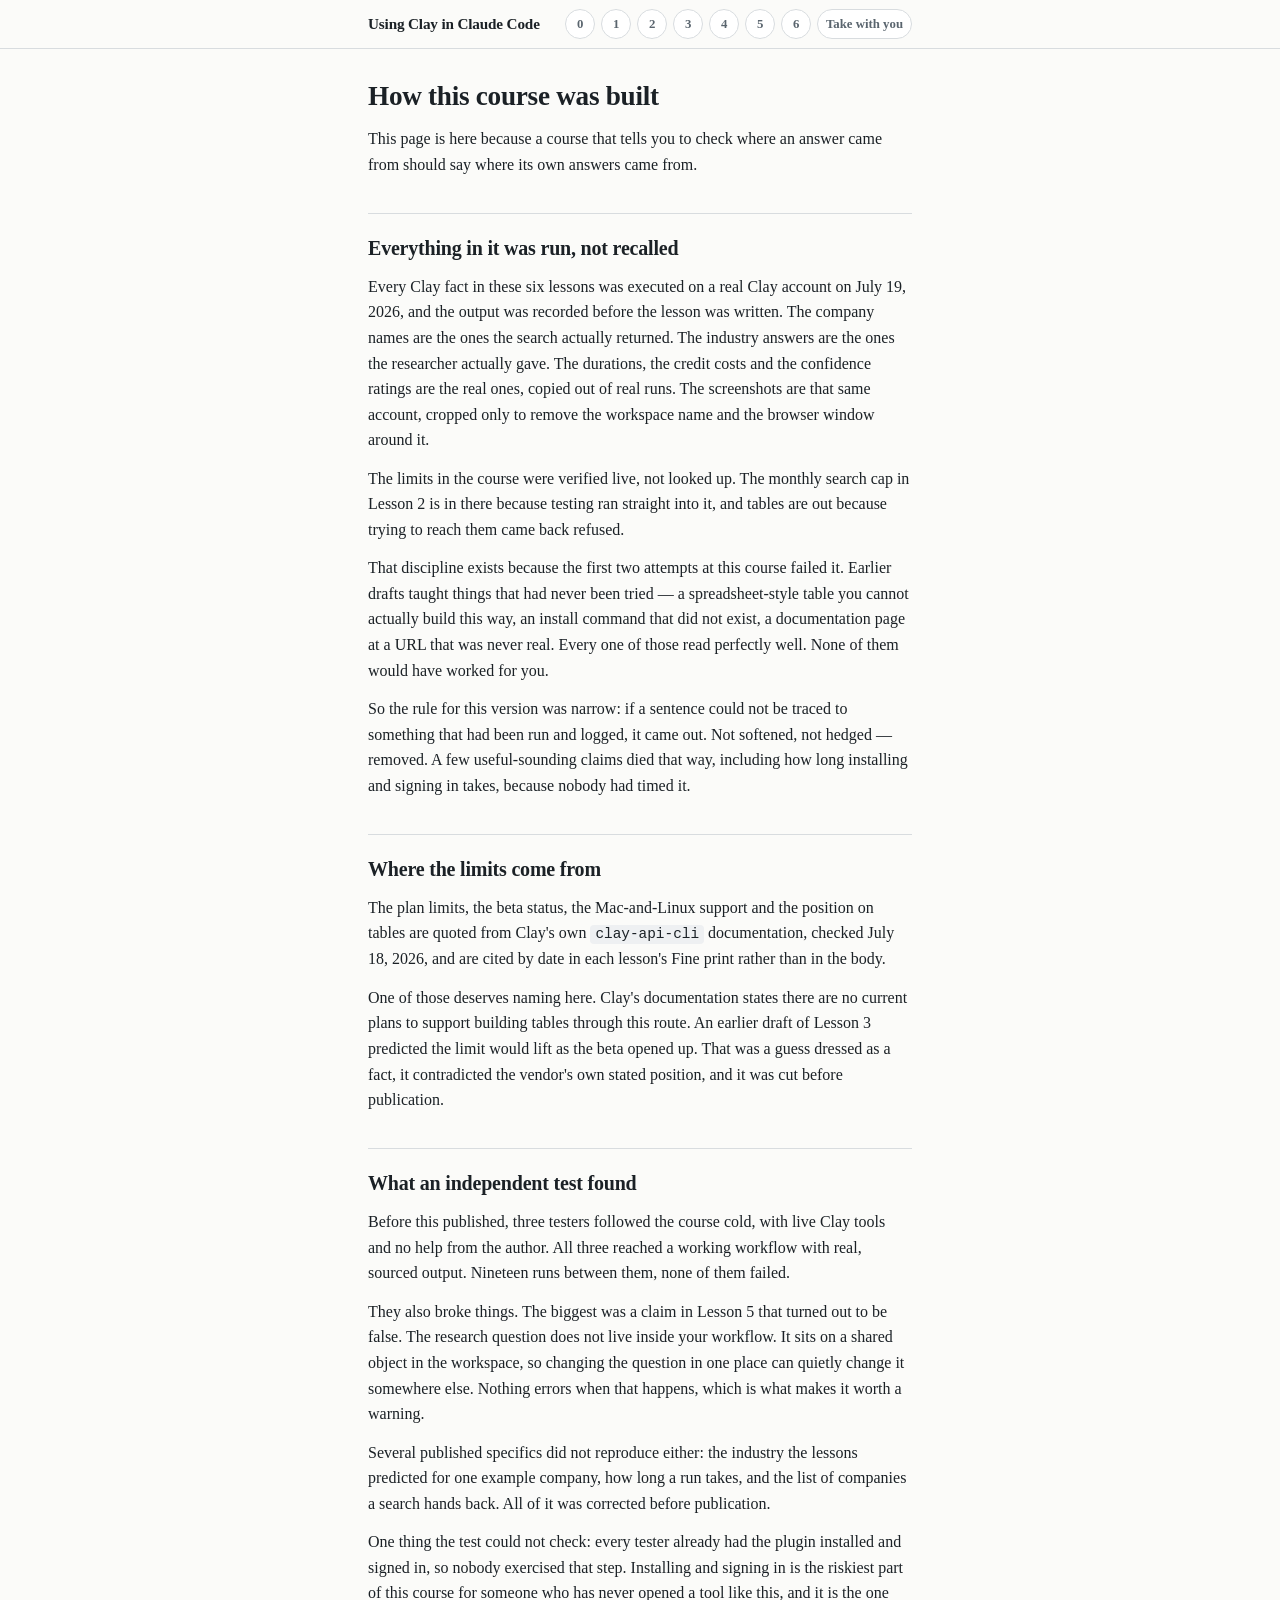
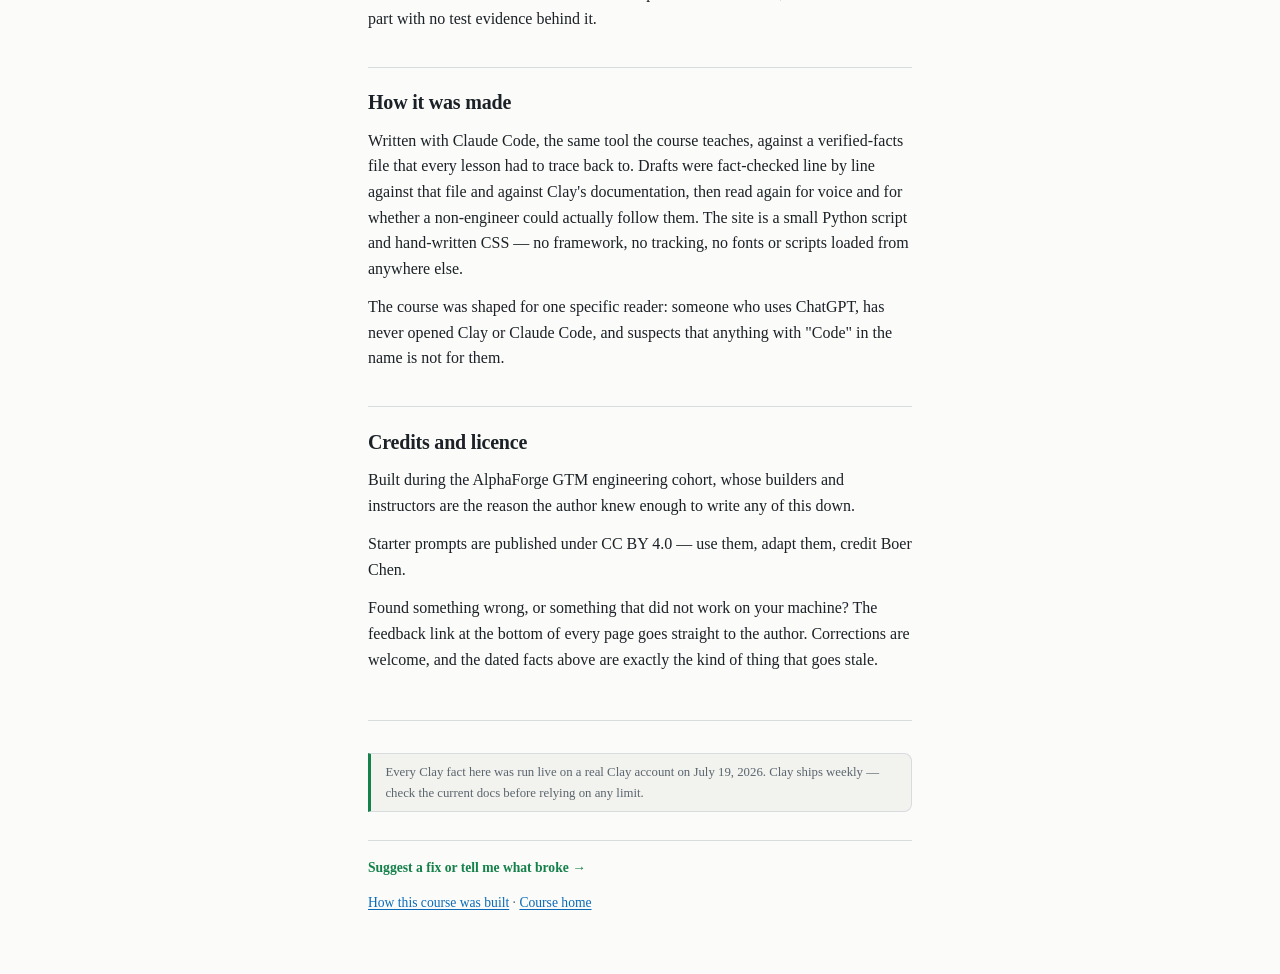
==== commit 685d4c04: "Split lesson 5, drop three paragraphs, add a reading-progress bar Lesson 5 was carrying a second les" ====
--- a/docs/colophon.html
+++ b/docs/colophon.html
@@ -7,7 +7,7 @@
 <link rel="stylesheet" href="style.css">
 </head>
 <body class="">
-<nav class="top-nav"><div class="top-nav-inner"><a class="brand" href="index.html">Using Clay in Claude Code</a><div class="nav-pills" aria-label="Lessons"><a class="nav-pill" data-lesson="0" href="lesson-0.html" title="Lesson 0">0</a><a class="nav-pill" data-lesson="1" href="lesson-1.html" title="Lesson 1">1</a><a class="nav-pill" data-lesson="2" href="lesson-2.html" title="Lesson 2">2</a><a class="nav-pill" data-lesson="3" href="lesson-3.html" title="Lesson 3">3</a><a class="nav-pill" data-lesson="4" href="lesson-4.html" title="Lesson 4">4</a><a class="nav-pill" data-lesson="5" href="lesson-5.html" title="Lesson 5">5</a><a class="nav-pill nav-pill-text" href="gift.html">Take with you</a></div></div></nav>
+<nav class="top-nav"><div class="top-nav-inner"><a class="brand" href="index.html">Using Clay in Claude Code</a><div class="nav-pills" aria-label="Lessons"><a class="nav-pill" data-lesson="0" href="lesson-0.html" title="Lesson 0">0</a><a class="nav-pill" data-lesson="1" href="lesson-1.html" title="Lesson 1">1</a><a class="nav-pill" data-lesson="2" href="lesson-2.html" title="Lesson 2">2</a><a class="nav-pill" data-lesson="3" href="lesson-3.html" title="Lesson 3">3</a><a class="nav-pill" data-lesson="4" href="lesson-4.html" title="Lesson 4">4</a><a class="nav-pill" data-lesson="5" href="lesson-5.html" title="Lesson 5">5</a><a class="nav-pill" data-lesson="6" href="lesson-6.html" title="Lesson 6">6</a><a class="nav-pill nav-pill-text" href="gift.html">Take with you</a></div></div></nav>
 <main class="lesson">
 <header class="lesson-header">
 <h1>How this course was built</h1>
--- a/docs/style.css
+++ b/docs/style.css
@@ -229,6 +229,7 @@
   position: sticky;
   top: 0;
   z-index: 50;
+  /* positioning context for .read-progress */
   background: var(--bg);
   background: color-mix(in srgb, var(--bg) 90%, transparent);
   backdrop-filter: blur(8px);
@@ -879,3 +880,21 @@
 }
 .prereqs ul { margin: 0; padding-left: 1.2rem; }
 .prereqs li { margin: 0.3rem 0; font-size: 0.95rem; }
+
+/* Reading-progress bar, pinned under the sticky nav. Width is driven by
+   interactions.js on scroll; it starts at zero so a page that never scrolls
+   never shows one. Respects reduced-motion by dropping the easing, not the bar. */
+.read-progress {
+  position: absolute;
+  left: 0;
+  bottom: -1px;
+  height: 2px;
+  width: 0;
+  background: linear-gradient(90deg, var(--accent-dim), var(--accent));
+  transition: width 120ms linear;
+  will-change: width;
+  pointer-events: none;
+}
+@media (prefers-reduced-motion: reduce) {
+  .read-progress { transition: none; }
+}
